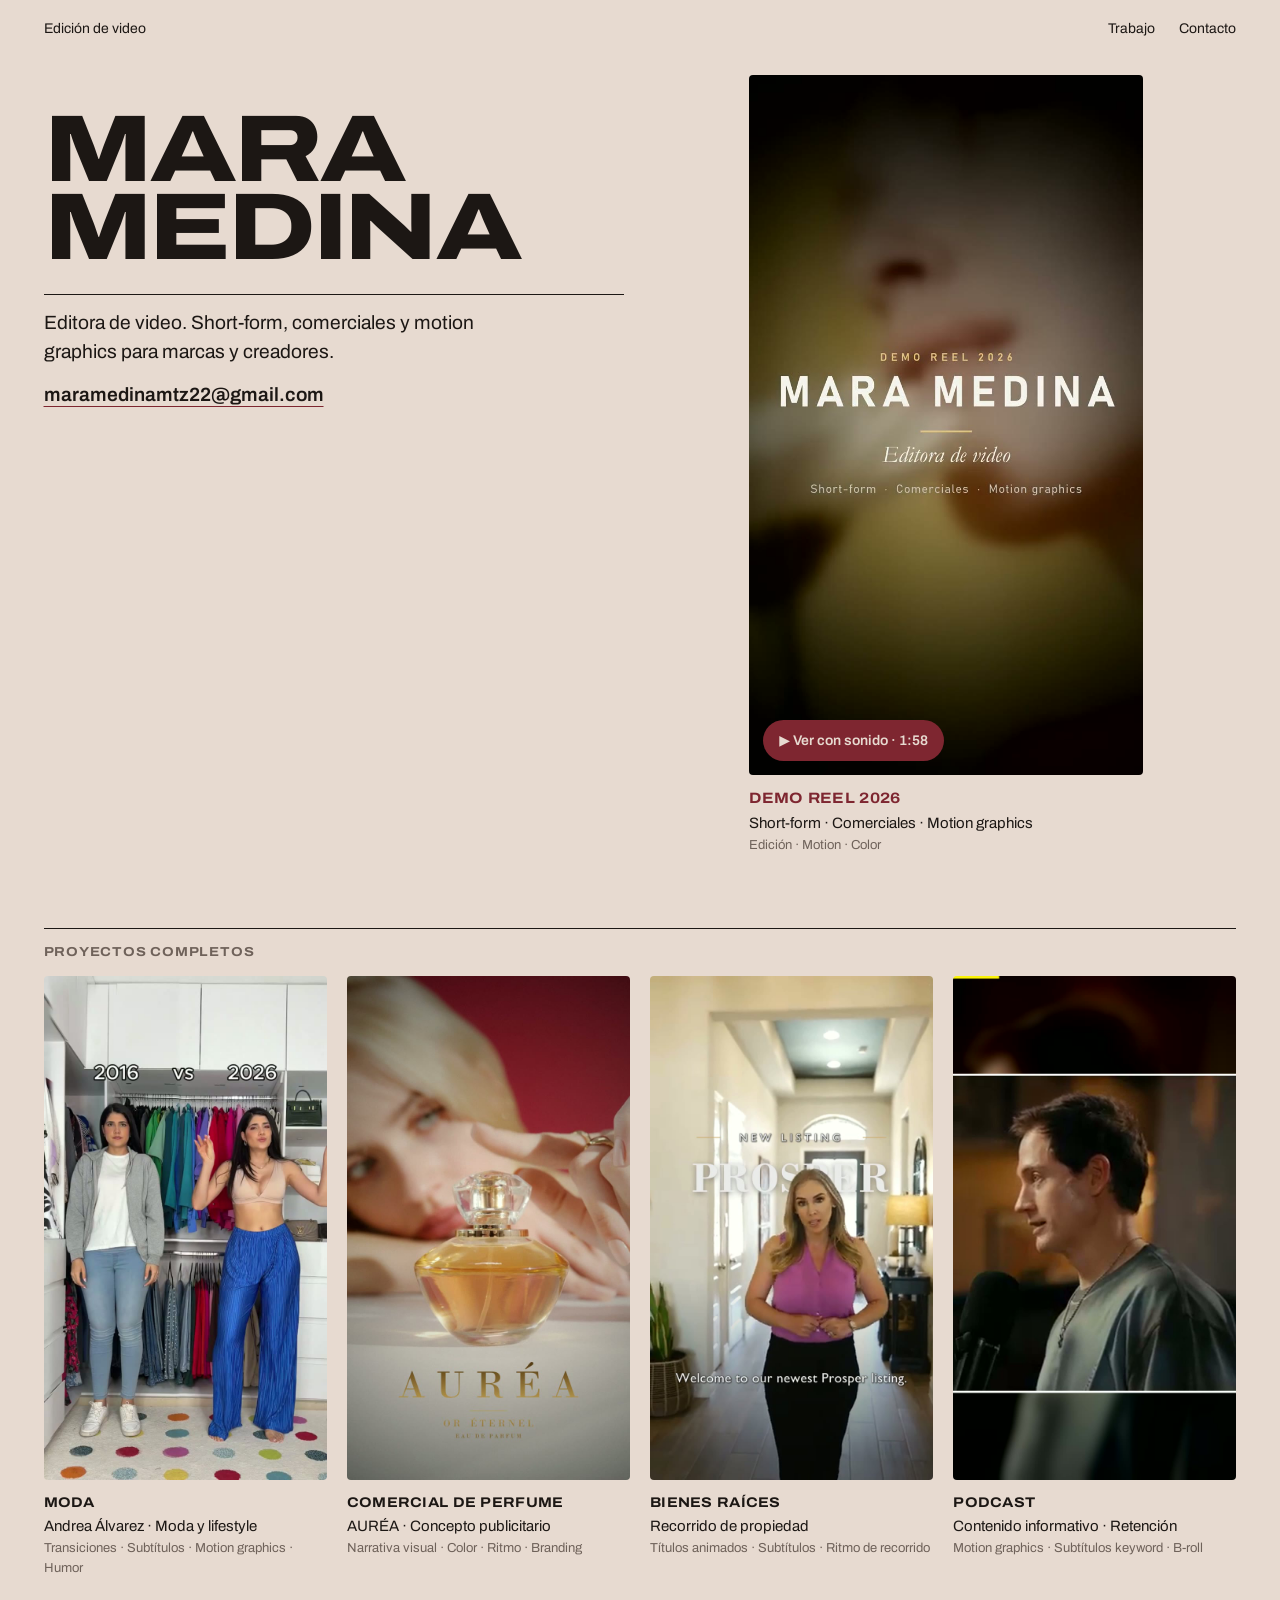
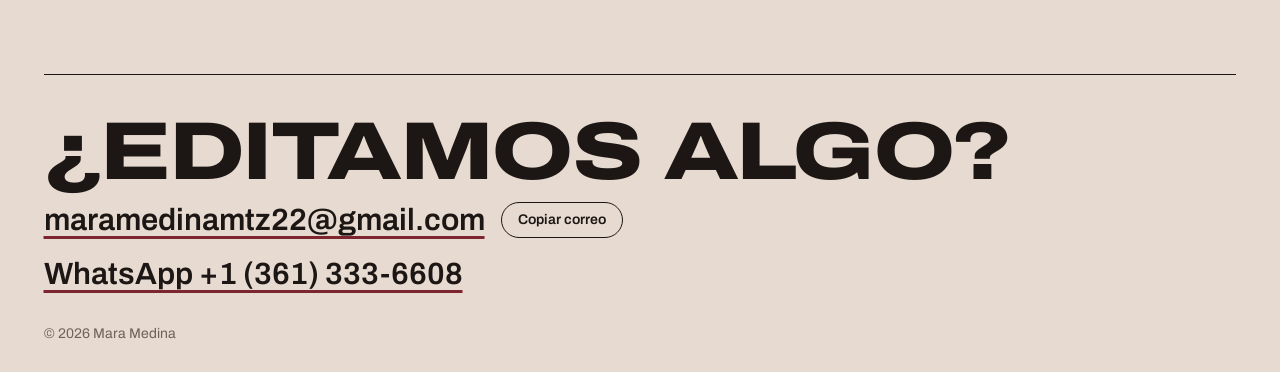
==== edicion/index.html @ 14b5c01a "Edición: proyectos 30% más grandes en escritorio (364 px) Co-Authored-By: Claude Opus 5.5 <noreply@a" ====
<!doctype html>
<html lang="es">
<head>
<meta charset="utf-8">
<meta name="viewport" content="width=device-width, initial-scale=1">
<title>Mara Medina · Edición de video</title>
<meta name="description" content="Mara Medina, editora de video: short-form, comerciales y motion graphics para marcas y creadores.">
<meta property="og:title" content="Mara Medina · Edición de video">
<meta property="og:description" content="Short-form, comerciales y motion graphics.">
<meta property="og:image" content="media/demo-reel.jpg">
<link rel="icon" href="favicon.ico" sizes="48x48">
<link rel="icon" type="image/png" sizes="32x32" href="icono/icono-32.png">
<link rel="icon" type="image/png" sizes="192x192" href="icono/icono-192.png">
<link rel="apple-touch-icon" href="icono/apple-touch-icon.png">
<link rel="preconnect" href="https://fonts.googleapis.com">
<link rel="preconnect" href="https://fonts.gstatic.com" crossorigin>
<link href="https://fonts.googleapis.com/css2?family=Archivo:wdth,wght@62..125,400..800&display=swap" rel="stylesheet">
<link rel="stylesheet" href="estilos.css?v=20261027f">
</head>
<body>
  <nav class="nav" aria-label="Principal">
    <span>Edición de video</span>
    <ul><li><a href="#trabajo">Trabajo</a></li><li><a href="#contacto">Contacto</a></li></ul>
  </nav>

  <header class="cabecera">
    <div class="presentacion">
      <h1 class="nombre">Mara<br>Medina</h1>
      <div class="bajada">
        <p>Editora de video. Short-form, comerciales y motion graphics para marcas y creadores.</p>
        <a href="mailto:maramedinamtz22@gmail.com">maramedinamtz22@gmail.com</a>
      </div>
    </div>
    <div class="reel" id="reel"></div>
  </header>

  <main>
    <section class="muro" id="trabajo" aria-labelledby="t-proyectos">
      <h2 class="muro__titulo" id="t-proyectos">Proyectos completos</h2>
      <div class="muro__piezas" id="proyectos"></div>
    </section>

    <section class="cierre" id="contacto">
      <h2>¿Editamos algo?</h2>
      <div class="correo">
        <a href="mailto:maramedinamtz22@gmail.com">maramedinamtz22@gmail.com</a>
        <button type="button" class="copiar" data-copiar="maramedinamtz22@gmail.com">Copiar correo</button>
        <span class="copiar__aviso" role="status" aria-live="polite"></span>
      </div>
      <a href="https://wa.me/13613336608" target="_blank" rel="noopener">WhatsApp +1 (361) 333-6608</a>
      <p>© 2026 Mara Medina</p>
    </section>
  </main>

  <dialog class="visor" id="visor" aria-label="Video completo">
    <div class="visor__caja">
      <video controls playsinline></video>
      <div class="visor__pie">
        <div><p class="visor__tema"></p><p class="visor__titulo"></p></div>
        <button type="button" class="visor__cerrar">Cerrar</button>
      </div>
    </div>
  </dialog>

<script src="app.js?v=20261027f"></script>
</body>
</html>
---- edicion/estilos.css ----
/* Muro de loops: como la página de un editor en una casa de edición, sobre un color plano propio */
:root {
  --campo: #e7dad0;
  --tinta: #1c1714;
  --tenue: #6f625a;
  --vino: #7e2630;
  --g: clamp(16px, 3.4vw, 48px);
}

* { box-sizing: border-box; }
html { scroll-behavior: smooth; }
body {
  margin: 0;
  background: var(--campo);
  color: var(--tinta);
  font: 400 16px/1.5 "Archivo", system-ui, sans-serif;
}
a { color: inherit; }
:focus-visible { outline: 2px solid var(--vino); outline-offset: 3px; }

/* Navegación */
.nav { display: flex; justify-content: space-between; align-items: center; padding: 18px var(--g); font-size: 14px; }
.nav ul { display: flex; gap: 24px; list-style: none; margin: 0; padding: 0; }
.nav a { text-decoration: none; }
.nav a:hover { color: var(--vino); }

/* Cabecera: nombre a la izquierda y el demo reel, la pieza principal, a la derecha */
.cabecera {
  display: grid;
  grid-template-columns: minmax(0, 1fr) minmax(0, 1fr);
  gap: 32px;
  align-items: end;
  margin: 2vh var(--g) 0;
}
/* El nombre arranca arriba, a la altura del reel, no al pie */
.presentacion { align-self: start; padding-top: clamp(8px, 4vh, 48px); }
.nombre {
  margin: 0;
  font-weight: 800;
  font-stretch: 125%;
  font-size: clamp(52px, 7.4vw, 136px);
  line-height: .82;
  letter-spacing: -.035em;
  text-transform: uppercase;
}
.bajada {
  display: grid;
  gap: 14px;
  margin-top: 28px;
  padding-top: 14px;
  border-top: 1.5px solid var(--tinta);
}
.bajada p { margin: 0; max-width: 40ch; font-size: clamp(17px, 1.5vw, 21px); }
.bajada a { width: fit-content; font-weight: 600; font-size: clamp(17px, 1.5vw, 21px); text-decoration-color: var(--vino); text-underline-offset: 5px; }

.reel { justify-self: center; width: min(100%, calc((100svh - 200px) * 9 / 16), 430px); }

/* Proyectos completos: los cuatro en una fila debajo del reel */
.muro { margin: 72px var(--g) 0; scroll-margin-top: 24px; }
.muro__titulo {
  margin: 0 0 14px;
  padding-top: 14px;
  border-top: 1.5px solid var(--tinta);
  font-weight: 700;
  font-stretch: 112%;
  font-size: 13px;
  letter-spacing: .06em;
  text-transform: uppercase;
  color: var(--tenue);
}
/* Ancho máximo de cada proyecto: más chicos que el reel para que el reel siga siendo lo principal */
.muro__piezas { display: grid; grid-template-columns: repeat(4, minmax(0, 364px)); justify-content: start; gap: 20px; align-items: start; }

/* flex en columna: un <button> centra su contenido en vertical y desalinearía las piezas */
.pieza { all: unset; display: flex; flex-direction: column; align-self: start; cursor: pointer; border-radius: 4px; }
.pieza__marco { position: relative; display: block; aspect-ratio: 9 / 16; overflow: hidden; border-radius: 4px; background: #000; }
.pieza video { width: 100%; height: 100%; object-fit: cover; display: block; transition: transform .5s cubic-bezier(.22, .61, .36, 1); }
.pieza:hover video, .pieza:focus-visible video { transform: scale(1.03); }
.pieza:focus-visible { outline: 2px solid var(--vino); outline-offset: 4px; }
.pieza__ver {
  position: absolute;
  left: 10px;
  bottom: 10px;
  padding: 6px 10px;
  border-radius: 99px;
  background: var(--campo);
  font-size: 12px;
  font-weight: 600;
  opacity: 0;
  transform: translateY(4px);
  transition: opacity .2s, transform .2s;
}
.pieza:hover .pieza__ver, .pieza:focus-visible .pieza__ver { opacity: 1; transform: none; }
.pieza__tema, .pieza__titulo, .pieza__rol { display: block; }
.pieza__tema { margin-top: 12px; font-weight: 700; font-stretch: 112%; font-size: 14px; letter-spacing: .02em; text-transform: uppercase; }
.pieza__titulo { margin-top: 2px; font-size: 15px; }
.pieza__rol { margin-top: 2px; font-size: 13px; color: var(--tenue); }

/* El reel es el principal: más grande, con su botón siempre a la vista en el color de acento */
.pieza--reel .pieza__ver { opacity: 1; transform: none; left: 14px; bottom: 14px; padding: 10px 16px; font-size: 14px; background: var(--vino); color: var(--campo); }
.pieza--reel:hover video, .pieza--reel:focus-visible video { transform: none; }
.pieza--reel .pieza__tema { color: var(--vino); font-size: 15px; }

/* Cierre */
.cierre { display: grid; gap: 8px; margin: 96px var(--g) 0; padding: 40px 0 28px; border-top: 1.5px solid var(--tinta); }
.cierre h2 { margin: 0; font-weight: 800; font-stretch: 125%; font-size: clamp(36px, 6.4vw, 104px); line-height: .9; letter-spacing: -.03em; text-transform: uppercase; }
.cierre a { width: fit-content; font-size: clamp(20px, 2.4vw, 32px); font-weight: 600; text-decoration-color: var(--vino); text-underline-offset: 6px; }
.cierre p { margin: 18px 0 0; font-size: 14px; color: var(--tenue); }
.correo { display: flex; flex-wrap: wrap; align-items: center; gap: 10px 16px; }
.copiar {
  font: 600 14px/1 "Archivo", system-ui, sans-serif;
  color: var(--tinta);
  background: none;
  border: 1.5px solid var(--tinta);
  border-radius: 99px;
  padding: 10px 16px;
  cursor: pointer;
  transition: background .2s, color .2s, border-color .2s;
}
.copiar:hover { background: var(--tinta); color: var(--campo); }
.copiar.copiado, .copiar.copiado:hover { background: var(--vino); border-color: var(--vino); color: var(--campo); }
.copiar__aviso { position: absolute; width: 1px; height: 1px; overflow: hidden; clip-path: inset(50%); }

/* Visor del video completo */
.visor { padding: 0; border: 0; background: transparent; max-width: none; max-height: none; }
.visor::backdrop { background: rgba(28, 23, 20, .88); }
.visor__caja { width: min(92vw, calc(82svh * 9 / 16)); }
.visor video { display: block; width: 100%; aspect-ratio: 9 / 16; border-radius: 4px; background: #000; }
.visor__pie { display: flex; justify-content: space-between; align-items: start; gap: 16px; margin-top: 12px; color: var(--campo); }
.visor__pie p { margin: 0; }
.visor__tema { font-weight: 700; font-size: 13px; text-transform: uppercase; }
.visor__cerrar { font: inherit; font-size: 14px; color: var(--campo); background: none; border: 1px solid; border-radius: 99px; padding: 6px 14px; cursor: pointer; }

/* Tablet y celular */
@media (max-width: 1000px) {
  .cabecera { grid-template-columns: 1fr; gap: 40px; }
  .nombre { font-size: clamp(52px, 13.4vw, 136px); }
  .reel { width: min(100%, calc(78svh * 9 / 16)); }
  .muro { margin-top: 56px; }
  .muro__piezas { grid-template-columns: repeat(2, minmax(0, 1fr)); gap: 28px 12px; }
  .pieza__ver { opacity: 1; transform: none; }
}

@media (prefers-reduced-motion: reduce) {
  html { scroll-behavior: auto; }
  * { transition: none !important; }
}
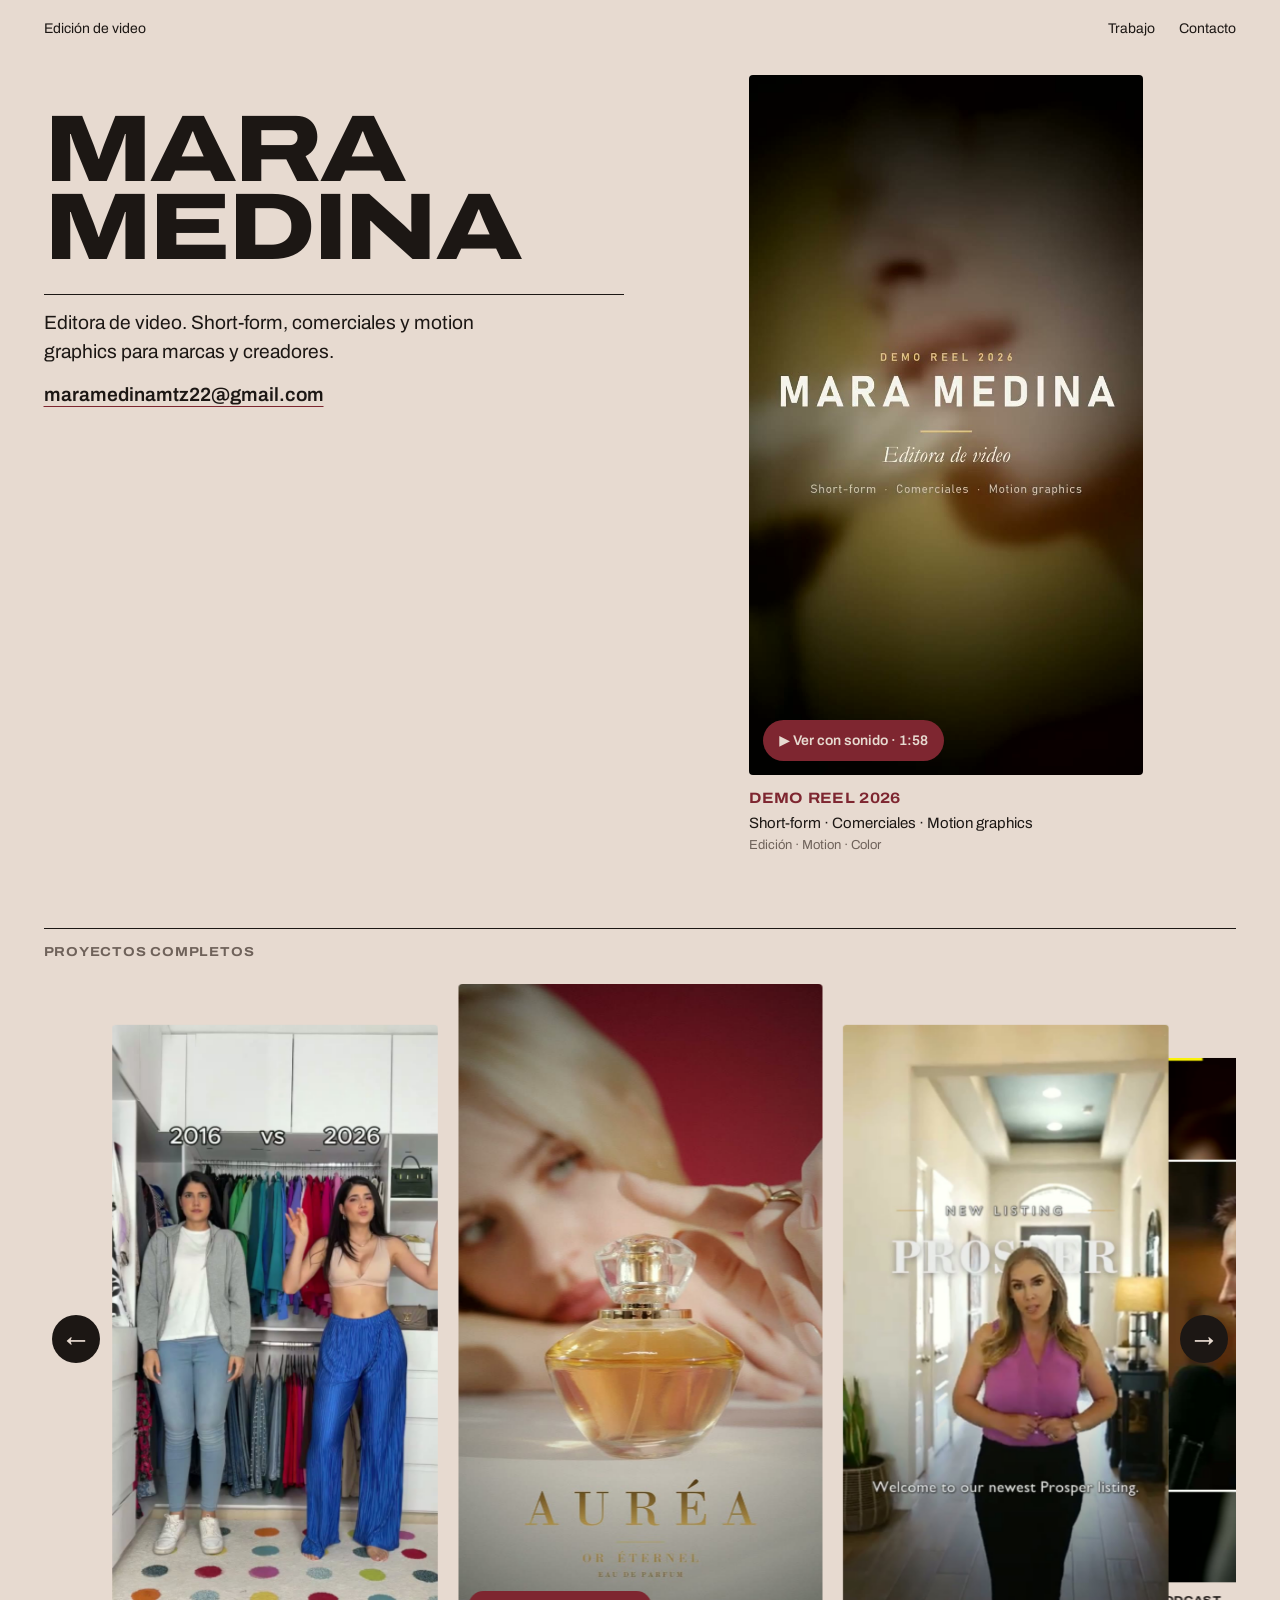
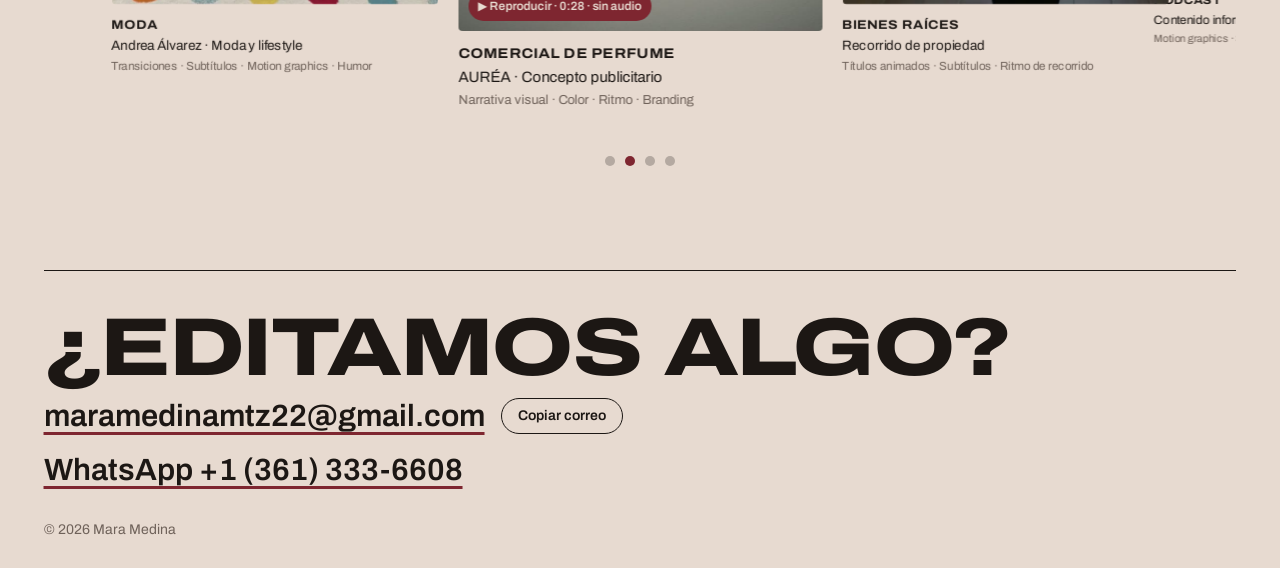
==== commit 6d998540: "Edición: proyectos en carrusel plano (Swiper) que reproduce al dar clic Co-Authored-By: Claude Opus " ====
--- a/edicion/index.html
+++ b/edicion/index.html
@@ -15,7 +15,8 @@
 <link rel="preconnect" href="https://fonts.googleapis.com">
 <link rel="preconnect" href="https://fonts.gstatic.com" crossorigin>
 <link href="https://fonts.googleapis.com/css2?family=Archivo:wdth,wght@62..125,400..800&display=swap" rel="stylesheet">
-<link rel="stylesheet" href="estilos.css?v=20261027f">
+<link rel="stylesheet" href="https://cdn.jsdelivr.net/npm/swiper@11.1.14/swiper-bundle.min.css">
+<link rel="stylesheet" href="estilos.css?v=20261028b">
 </head>
 <body>
   <nav class="nav" aria-label="Principal">
@@ -37,7 +38,12 @@
   <main>
     <section class="muro" id="trabajo" aria-labelledby="t-proyectos">
       <h2 class="muro__titulo" id="t-proyectos">Proyectos completos</h2>
-      <div class="muro__piezas" id="proyectos"></div>
+      <div class="swiper carrusel">
+        <div class="swiper-wrapper" id="proyectos"></div>
+        <button type="button" class="carrusel__flecha carrusel__flecha--prev" aria-label="Proyecto anterior">←</button>
+        <button type="button" class="carrusel__flecha carrusel__flecha--next" aria-label="Proyecto siguiente">→</button>
+        <div class="carrusel__puntos"></div>
+      </div>
     </section>
 
     <section class="cierre" id="contacto">
@@ -62,6 +68,7 @@
     </div>
   </dialog>
 
-<script src="app.js?v=20261027f"></script>
+<script src="https://cdn.jsdelivr.net/npm/swiper@11.1.14/swiper-bundle.min.js"></script>
+<script src="app.js?v=20261028b"></script>
 </body>
 </html>
--- a/edicion/estilos.css
+++ b/edicion/estilos.css
@@ -68,8 +68,34 @@
   text-transform: uppercase;
   color: var(--tenue);
 }
-/* Ancho máximo de cada proyecto: más chicos que el reel para que el reel siga siendo lo principal */
-.muro__piezas { display: grid; grid-template-columns: repeat(4, minmax(0, 364px)); justify-content: start; gap: 20px; align-items: start; }
+/* Carrusel 3D Coverflow de los proyectos: el del centro al frente, los de los lados girados */
+.carrusel { position: relative; padding: 8px 0 64px; overflow: hidden; }
+.carrusel .swiper-slide { width: 364px; }
+.carrusel .pieza { width: 100%; }
+.carrusel .swiper-slide-active .pieza__ver { opacity: 1; transform: none; background: var(--vino); color: var(--campo); }
+.carrusel__flecha {
+  position: absolute;
+  top: calc(50% - 60px);
+  z-index: 10;
+  width: 48px;
+  height: 48px;
+  display: grid;
+  place-items: center;
+  font: 600 20px/1 "Archivo", system-ui, sans-serif;
+  color: var(--campo);
+  background: var(--tinta);
+  border: 0;
+  border-radius: 50%;
+  cursor: pointer;
+  transition: background .2s, opacity .2s;
+}
+.carrusel__flecha:hover { background: var(--vino); }
+.carrusel__flecha--prev { left: 8px; }
+.carrusel__flecha--next { right: 8px; }
+.carrusel__flecha.swiper-button-disabled { opacity: .25; cursor: default; }
+.carrusel__puntos { position: absolute; left: 0; right: 0; bottom: 16px; display: flex; justify-content: center; gap: 10px; }
+.carrusel__puntos .swiper-pagination-bullet { width: 10px; height: 10px; margin: 0 !important; background: var(--tinta); opacity: .25; }
+.carrusel__puntos .swiper-pagination-bullet-active { background: var(--vino); opacity: 1; }
 
 /* flex en columna: un <button> centra su contenido en vertical y desalinearía las piezas */
 .pieza { all: unset; display: flex; flex-direction: column; align-self: start; cursor: pointer; border-radius: 4px; }
@@ -137,7 +163,8 @@
   .nombre { font-size: clamp(52px, 13.4vw, 136px); }
   .reel { width: min(100%, calc(78svh * 9 / 16)); }
   .muro { margin-top: 56px; }
-  .muro__piezas { grid-template-columns: repeat(2, minmax(0, 1fr)); gap: 28px 12px; }
+  .carrusel .swiper-slide { width: 240px; }
+  .carrusel__flecha { display: none; }
   .pieza__ver { opacity: 1; transform: none; }
 }
 
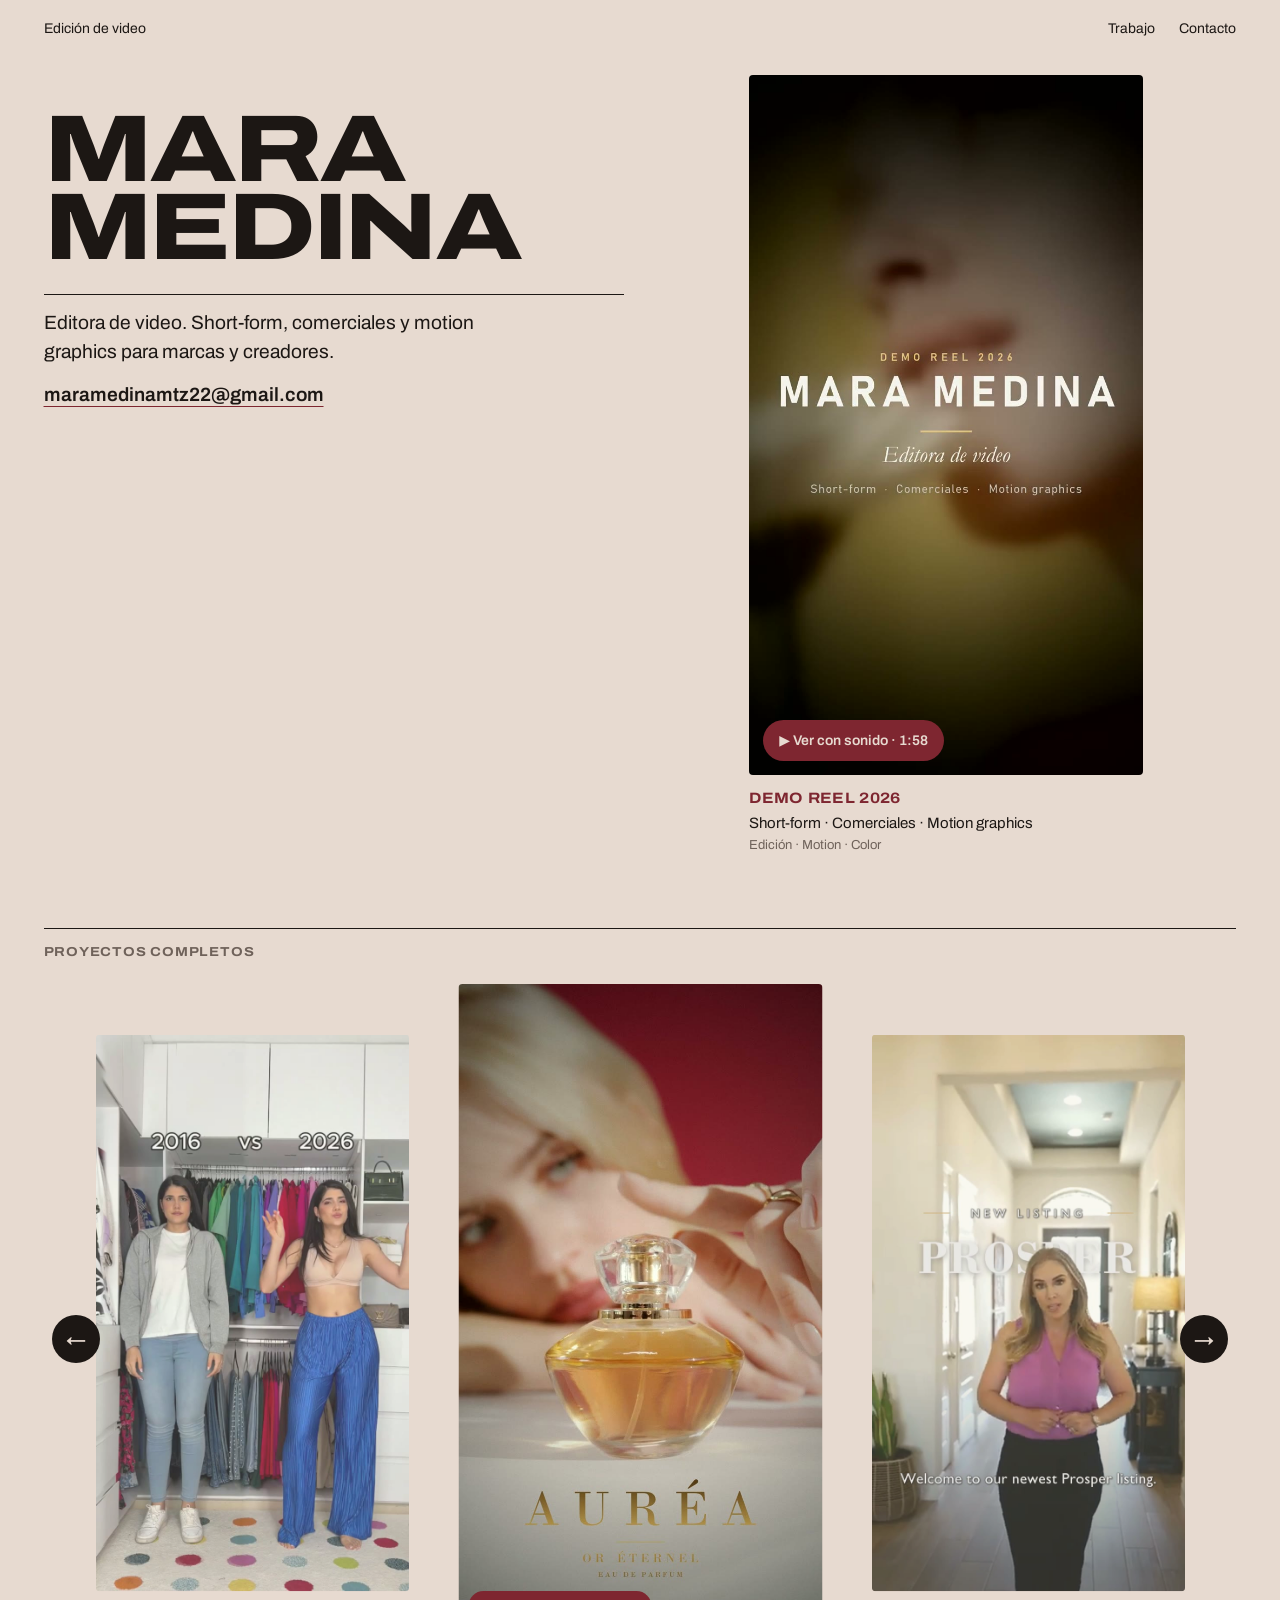
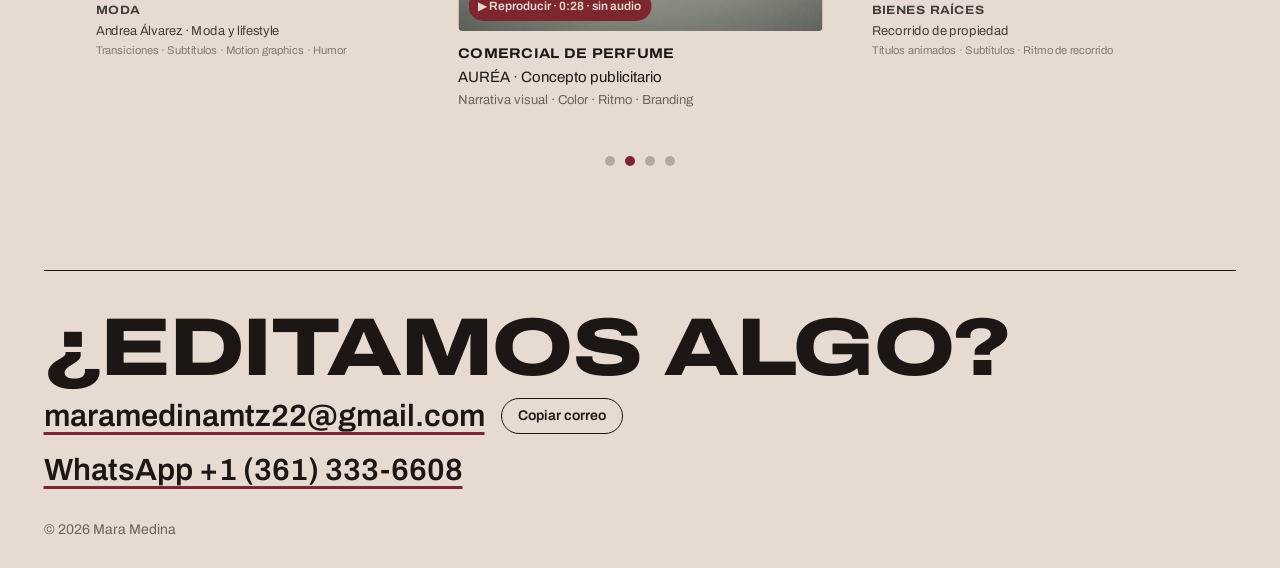
==== commit 55c2b64b: "Edición: arreglar clic en los videos laterales del carrusel El efecto coverflow mandaba los laterale" ====
--- a/edicion/index.html
+++ b/edicion/index.html
@@ -16,7 +16,7 @@
 <link rel="preconnect" href="https://fonts.gstatic.com" crossorigin>
 <link href="https://fonts.googleapis.com/css2?family=Archivo:wdth,wght@62..125,400..800&display=swap" rel="stylesheet">
 <link rel="stylesheet" href="https://cdn.jsdelivr.net/npm/swiper@11.1.14/swiper-bundle.min.css">
-<link rel="stylesheet" href="estilos.css?v=20261028b">
+<link rel="stylesheet" href="estilos.css?v=20261028d">
 </head>
 <body>
   <nav class="nav" aria-label="Principal">
@@ -69,6 +69,6 @@
   </dialog>
 
 <script src="https://cdn.jsdelivr.net/npm/swiper@11.1.14/swiper-bundle.min.js"></script>
-<script src="app.js?v=20261028b"></script>
+<script src="app.js?v=20261028d"></script>
 </body>
 </html>
--- a/edicion/estilos.css
+++ b/edicion/estilos.css
@@ -71,7 +71,9 @@
 /* Carrusel 3D Coverflow de los proyectos: el del centro al frente, los de los lados girados */
 .carrusel { position: relative; padding: 8px 0 64px; overflow: hidden; }
 .carrusel .swiper-slide { width: 364px; }
-.carrusel .pieza { width: 100%; }
+.carrusel .pieza { width: 100%; transition: transform .5s cubic-bezier(.22, .61, .36, 1), opacity .5s; }
+/* Los laterales se ven un poco más pequeños; el del centro, completo */
+.carrusel .swiper-slide:not(.swiper-slide-active) .pieza { transform: scale(.86); opacity: .8; }
 .carrusel .swiper-slide-active .pieza__ver { opacity: 1; transform: none; background: var(--vino); color: var(--campo); }
 .carrusel__flecha {
   position: absolute;
@@ -163,6 +165,7 @@
   .nombre { font-size: clamp(52px, 13.4vw, 136px); }
   .reel { width: min(100%, calc(78svh * 9 / 16)); }
   .muro { margin-top: 56px; }
+  .carrusel { margin: 0 calc(-1 * var(--g)); }
   .carrusel .swiper-slide { width: 240px; }
   .carrusel__flecha { display: none; }
   .pieza__ver { opacity: 1; transform: none; }
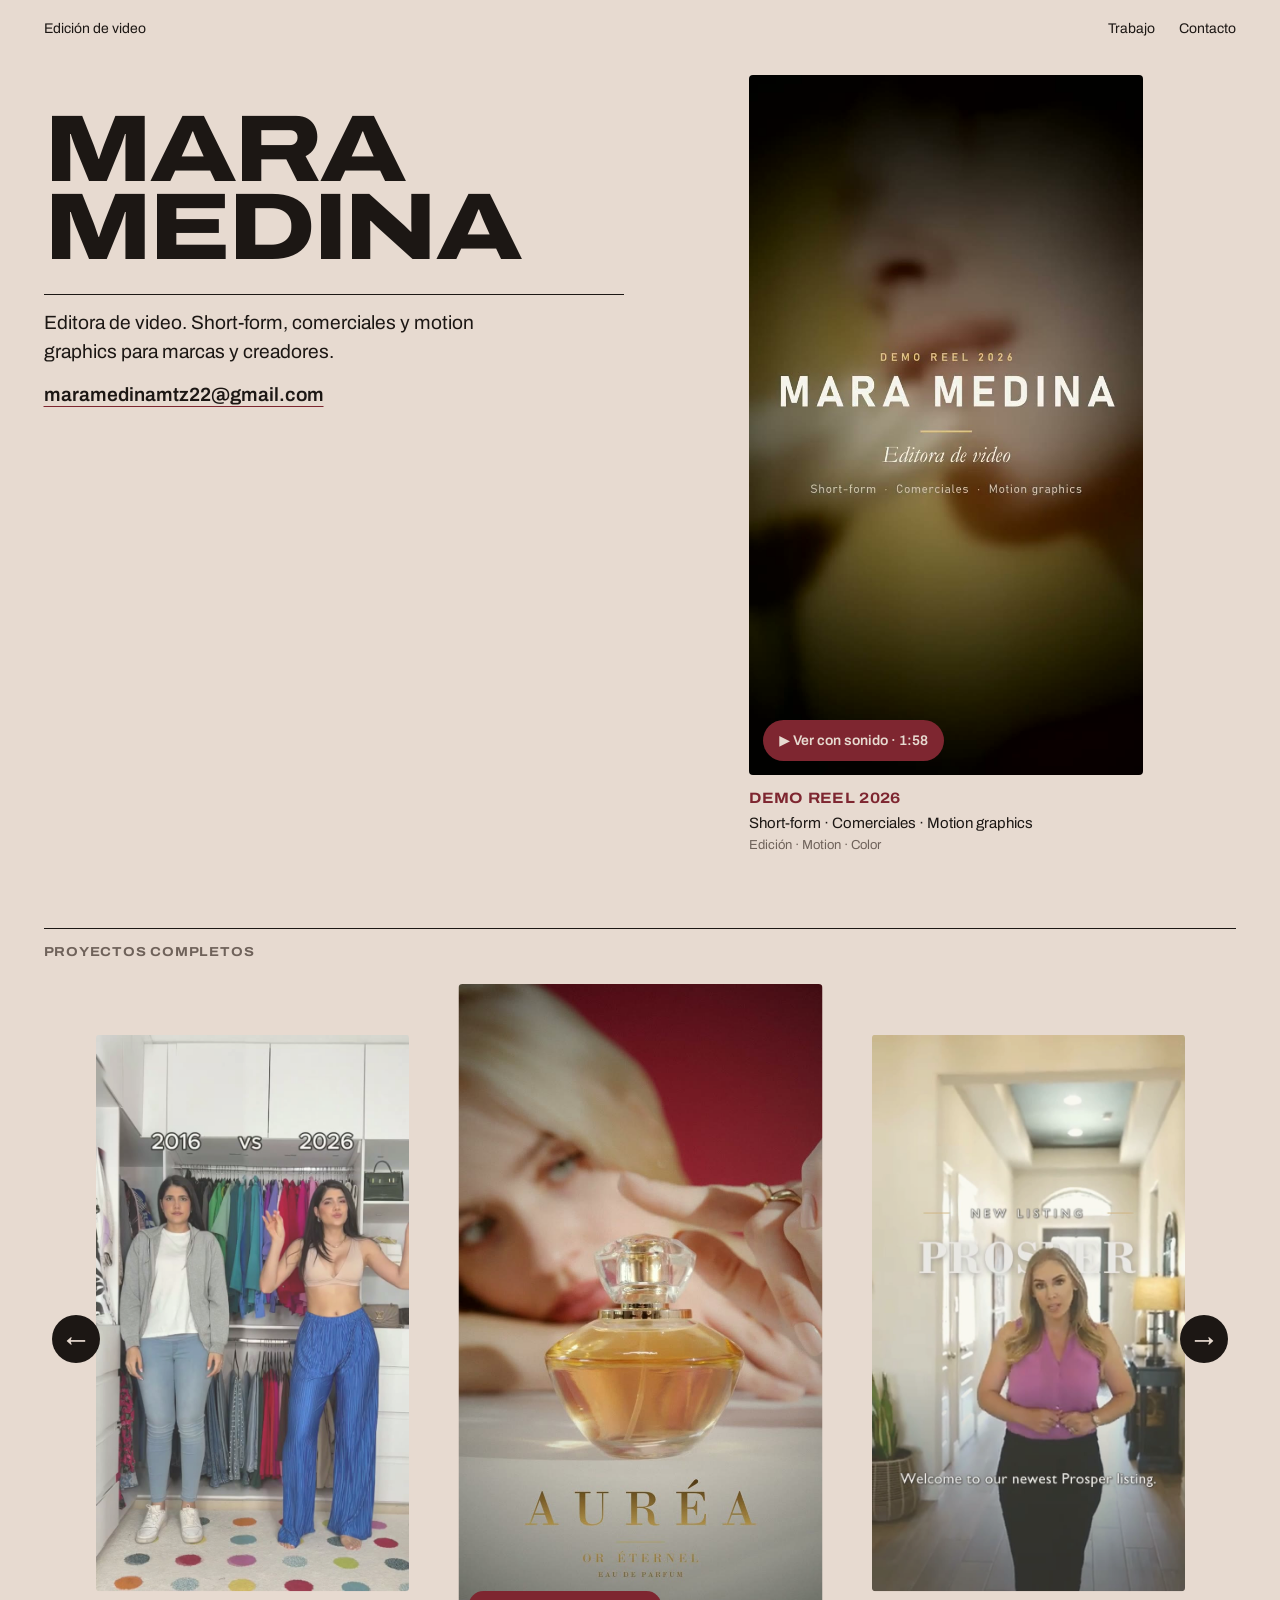
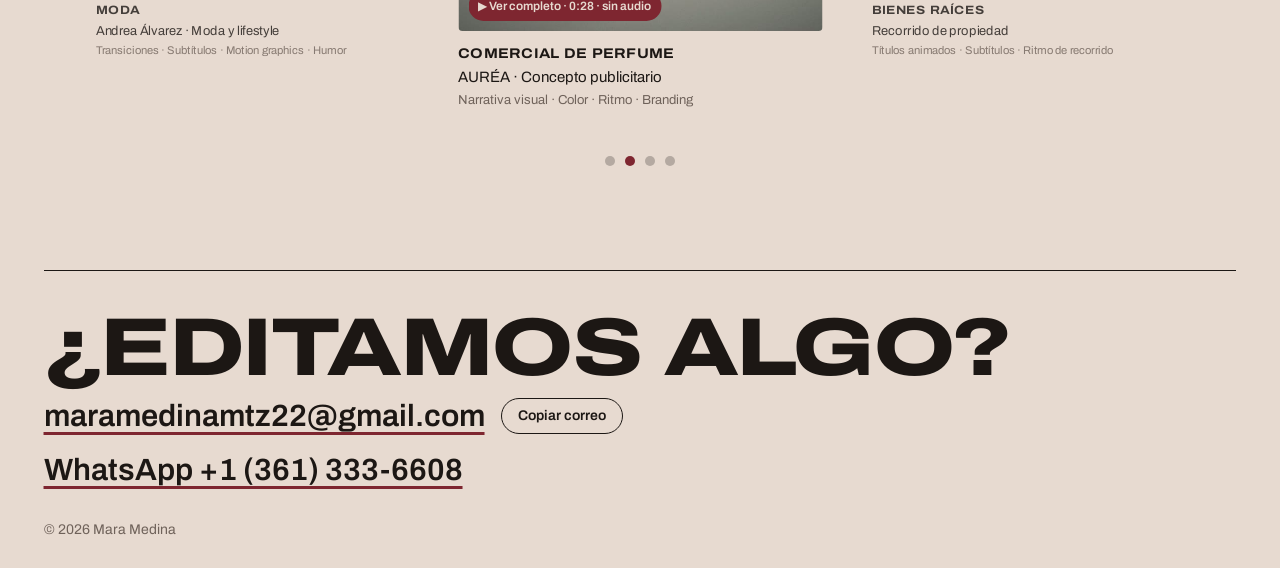
==== commit a12b3a68: "Edición: clic en un proyecto lo centra y abre el reproductor Co-Authored-By: Claude Opus 5.5 <norepl" ====
--- a/edicion/index.html
+++ b/edicion/index.html
@@ -16,7 +16,7 @@
 <link rel="preconnect" href="https://fonts.gstatic.com" crossorigin>
 <link href="https://fonts.googleapis.com/css2?family=Archivo:wdth,wght@62..125,400..800&display=swap" rel="stylesheet">
 <link rel="stylesheet" href="https://cdn.jsdelivr.net/npm/swiper@11.1.14/swiper-bundle.min.css">
-<link rel="stylesheet" href="estilos.css?v=20261028d">
+<link rel="stylesheet" href="estilos.css?v=20261028e">
 </head>
 <body>
   <nav class="nav" aria-label="Principal">
@@ -69,6 +69,6 @@
   </dialog>
 
 <script src="https://cdn.jsdelivr.net/npm/swiper@11.1.14/swiper-bundle.min.js"></script>
-<script src="app.js?v=20261028d"></script>
+<script src="app.js?v=20261028e"></script>
 </body>
 </html>
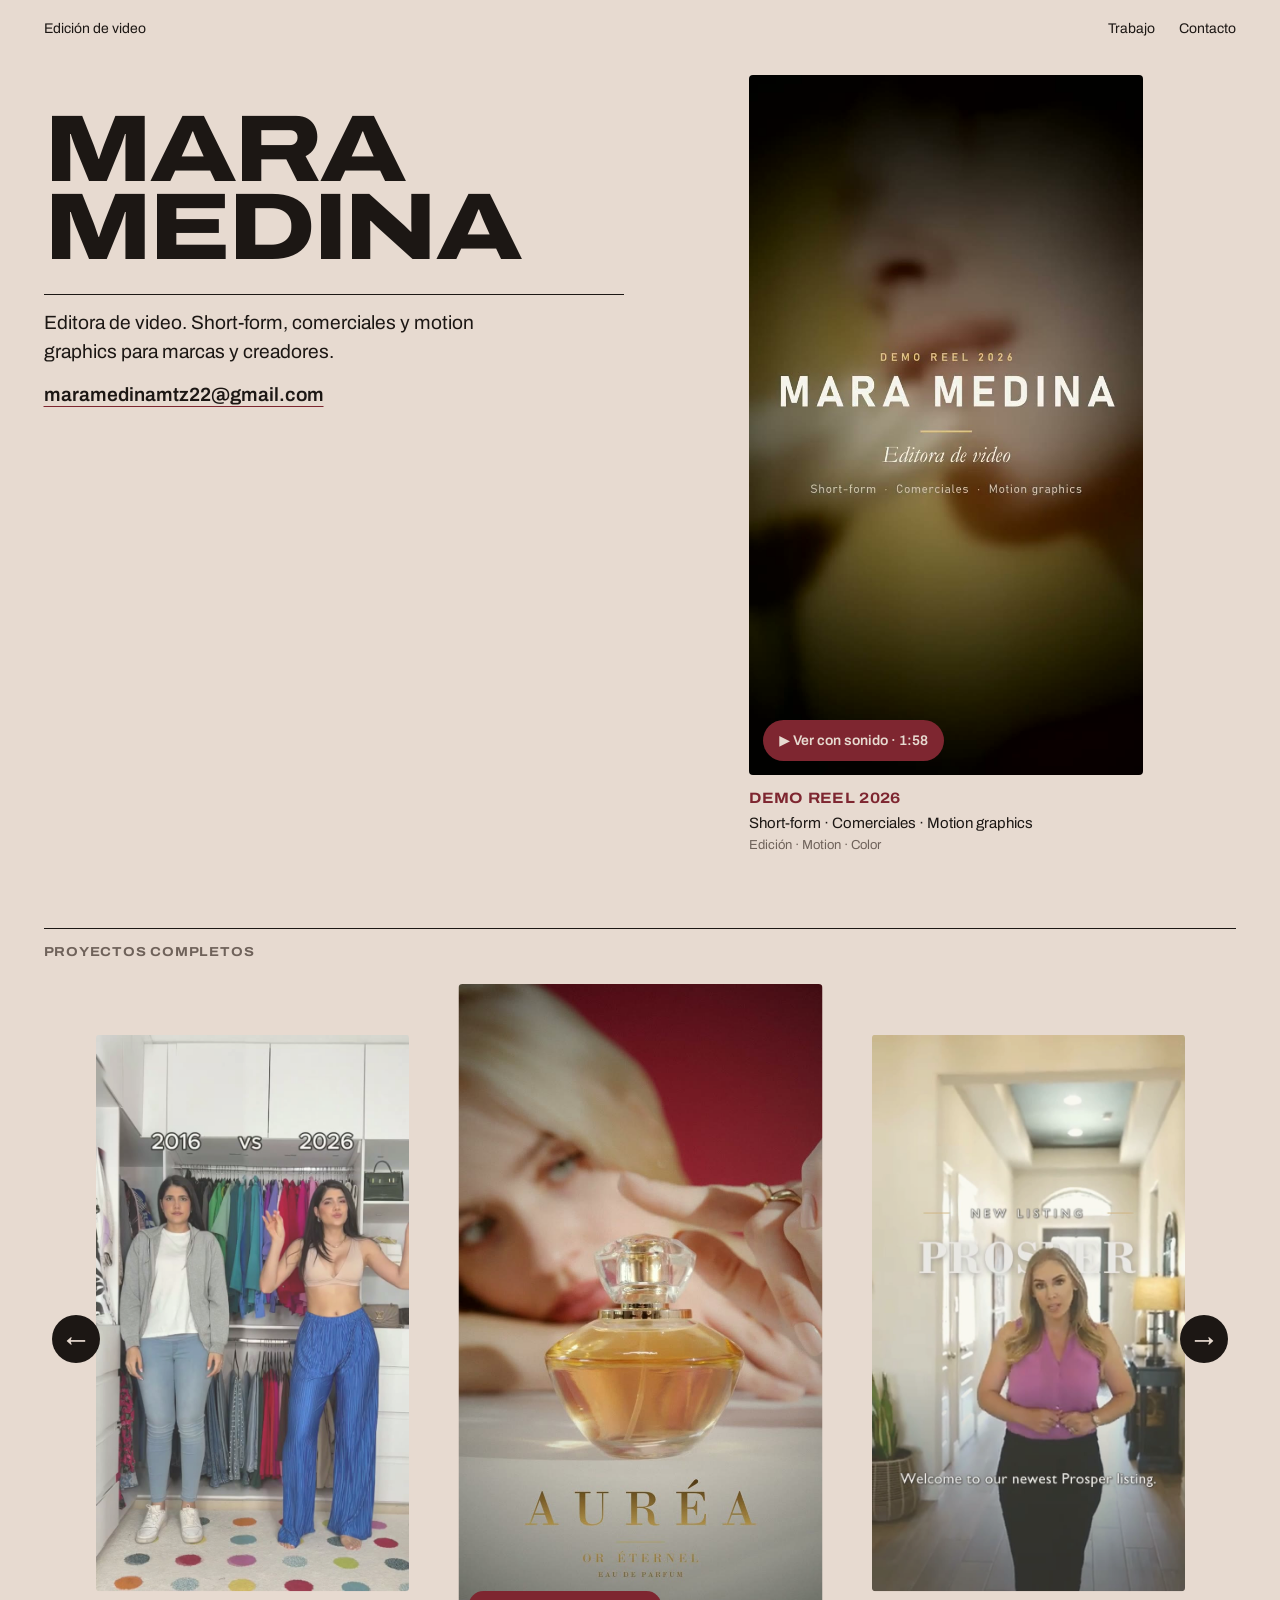
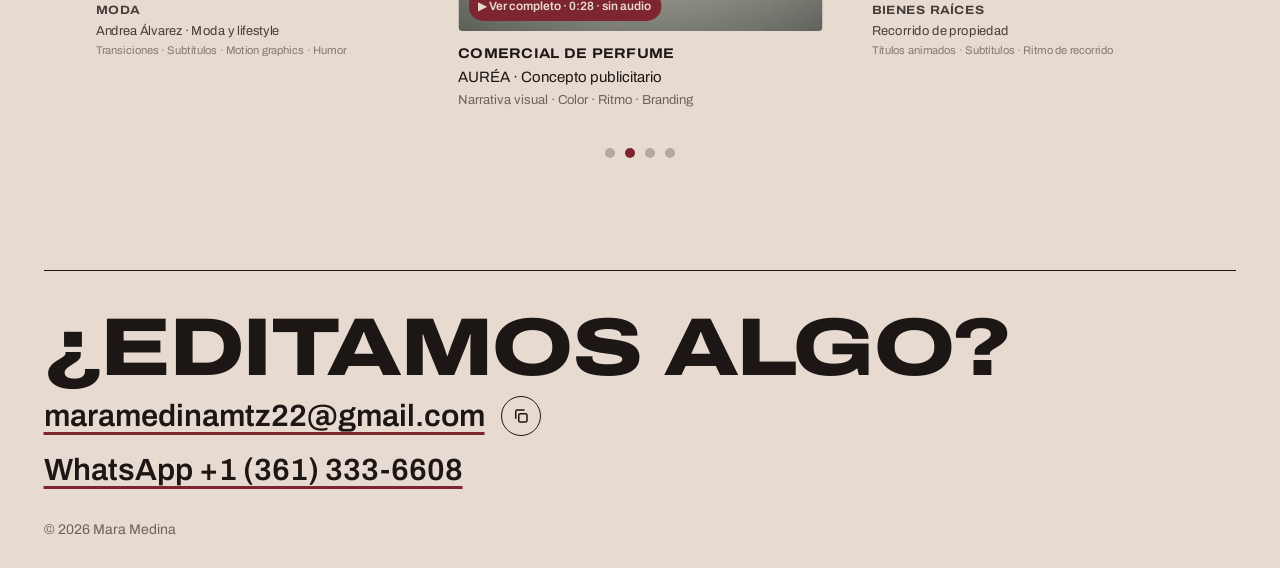
==== commit 5d145e8a: "Edición: carrusel infinito y botón de copiar solo con ícono Co-Authored-By: Claude Opus 5.5 <noreply" ====
--- a/edicion/index.html
+++ b/edicion/index.html
@@ -16,7 +16,7 @@
 <link rel="preconnect" href="https://fonts.gstatic.com" crossorigin>
 <link href="https://fonts.googleapis.com/css2?family=Archivo:wdth,wght@62..125,400..800&display=swap" rel="stylesheet">
 <link rel="stylesheet" href="https://cdn.jsdelivr.net/npm/swiper@11.1.14/swiper-bundle.min.css">
-<link rel="stylesheet" href="estilos.css?v=20261028e">
+<link rel="stylesheet" href="estilos.css?v=20261028h">
 </head>
 <body>
   <nav class="nav" aria-label="Principal">
@@ -50,7 +50,9 @@
       <h2>¿Editamos algo?</h2>
       <div class="correo">
         <a href="mailto:maramedinamtz22@gmail.com">maramedinamtz22@gmail.com</a>
-        <button type="button" class="copiar" data-copiar="maramedinamtz22@gmail.com">Copiar correo</button>
+        <button type="button" class="copiar" data-copiar="maramedinamtz22@gmail.com" aria-label="Copiar correo" title="Copiar correo">
+          <svg viewBox="0 0 24 24" aria-hidden="true"><rect x="9" y="9" width="11" height="11" rx="2"/><path d="M5 15V6a2 2 0 0 1 2-2h9"/></svg>
+        </button>
         <span class="copiar__aviso" role="status" aria-live="polite"></span>
       </div>
       <a href="https://wa.me/13613336608" target="_blank" rel="noopener">WhatsApp +1 (361) 333-6608</a>
@@ -69,6 +71,6 @@
   </dialog>
 
 <script src="https://cdn.jsdelivr.net/npm/swiper@11.1.14/swiper-bundle.min.js"></script>
-<script src="app.js?v=20261028e"></script>
+<script src="app.js?v=20261028h"></script>
 </body>
 </html>
--- a/edicion/estilos.css
+++ b/edicion/estilos.css
@@ -96,7 +96,7 @@
 .carrusel__flecha--next { right: 8px; }
 .carrusel__flecha.swiper-button-disabled { opacity: .25; cursor: default; }
 .carrusel__puntos { position: absolute; left: 0; right: 0; bottom: 16px; display: flex; justify-content: center; gap: 10px; }
-.carrusel__puntos .swiper-pagination-bullet { width: 10px; height: 10px; margin: 0 !important; background: var(--tinta); opacity: .25; }
+.carrusel__puntos .swiper-pagination-bullet { width: 10px; height: 10px; margin: 0 !important; padding: 0; border: 0; cursor: pointer; background: var(--tinta); opacity: .25; }
 .carrusel__puntos .swiper-pagination-bullet-active { background: var(--vino); opacity: 1; }
 
 /* flex en columna: un <button> centra su contenido en vertical y desalinearía las piezas */
@@ -136,15 +136,19 @@
 .cierre p { margin: 18px 0 0; font-size: 14px; color: var(--tenue); }
 .correo { display: flex; flex-wrap: wrap; align-items: center; gap: 10px 16px; }
 .copiar {
-  font: 600 14px/1 "Archivo", system-ui, sans-serif;
+  display: grid;
+  place-items: center;
+  width: 40px;
+  height: 40px;
+  padding: 0;
   color: var(--tinta);
   background: none;
   border: 1.5px solid var(--tinta);
-  border-radius: 99px;
-  padding: 10px 16px;
+  border-radius: 50%;
   cursor: pointer;
   transition: background .2s, color .2s, border-color .2s;
 }
+.copiar svg { width: 18px; height: 18px; fill: none; stroke: currentColor; stroke-width: 2; stroke-linecap: round; stroke-linejoin: round; }
 .copiar:hover { background: var(--tinta); color: var(--campo); }
 .copiar.copiado, .copiar.copiado:hover { background: var(--vino); border-color: var(--vino); color: var(--campo); }
 .copiar__aviso { position: absolute; width: 1px; height: 1px; overflow: hidden; clip-path: inset(50%); }
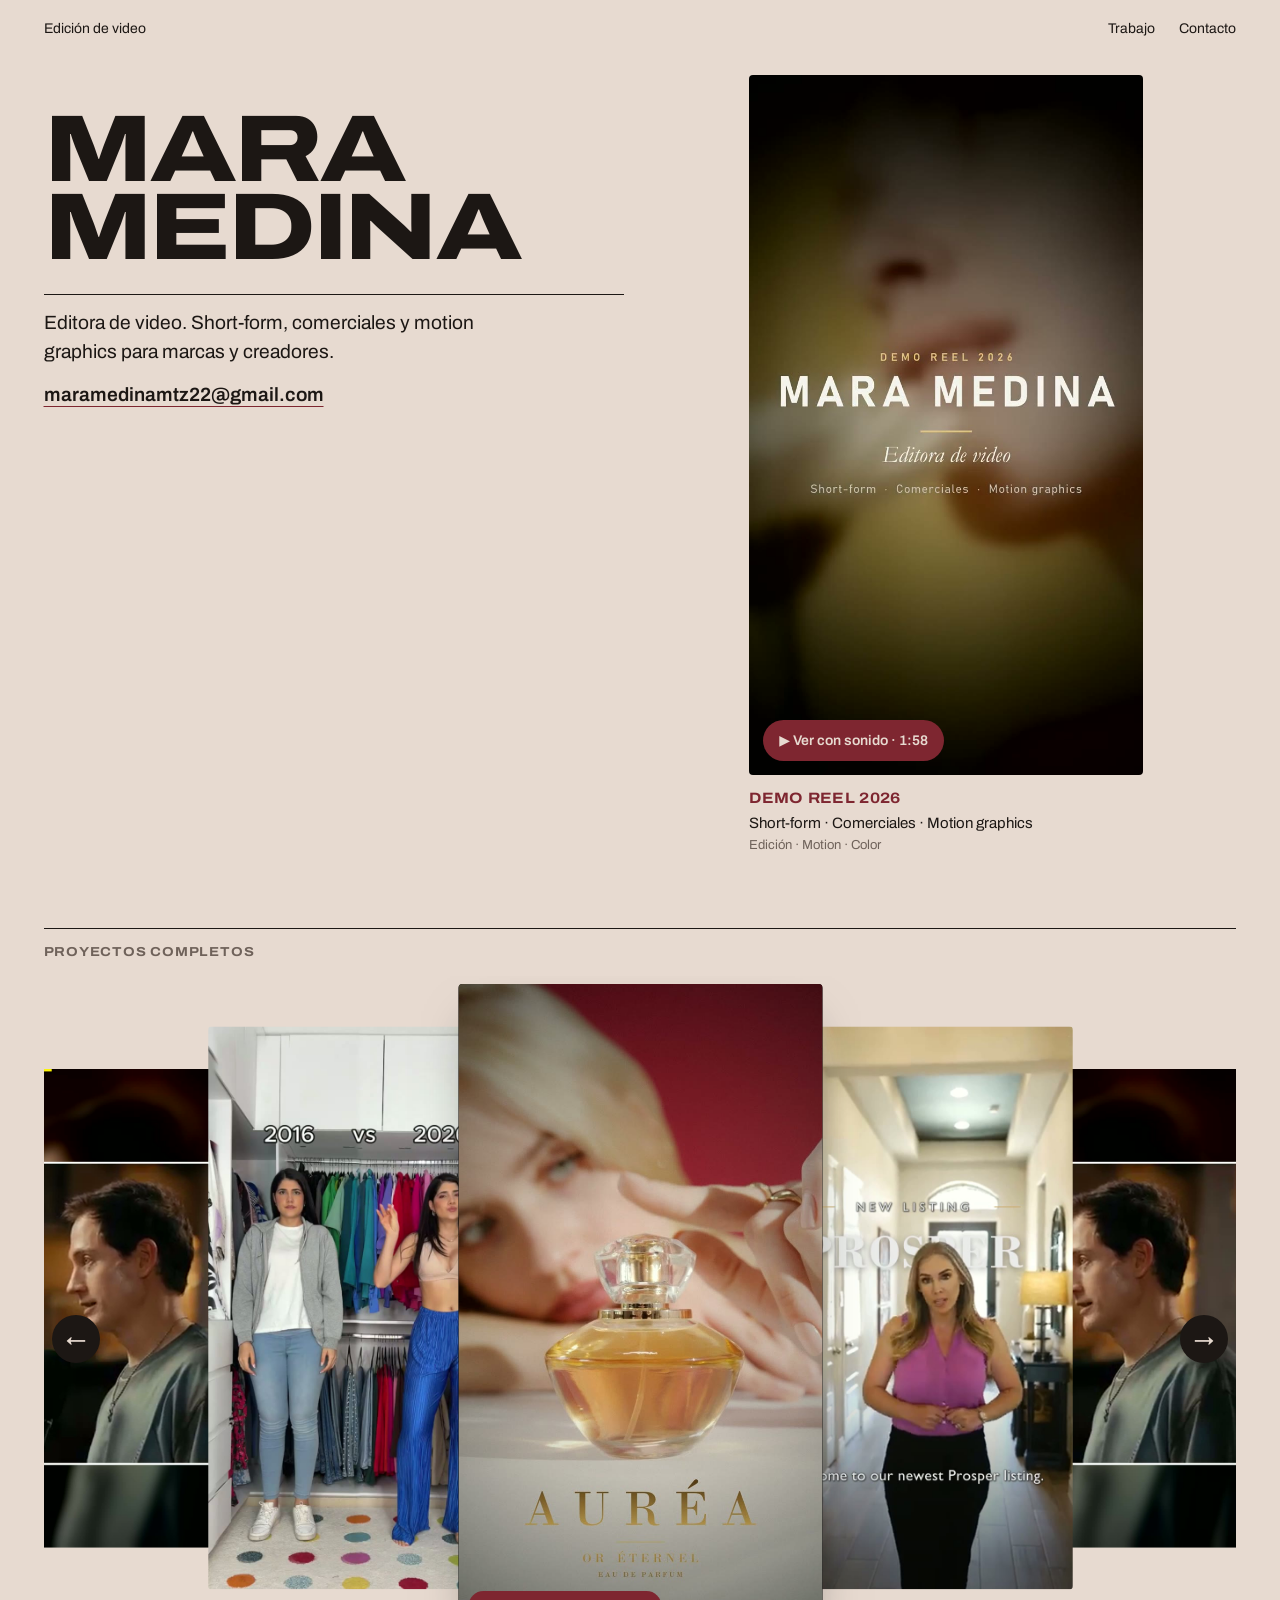
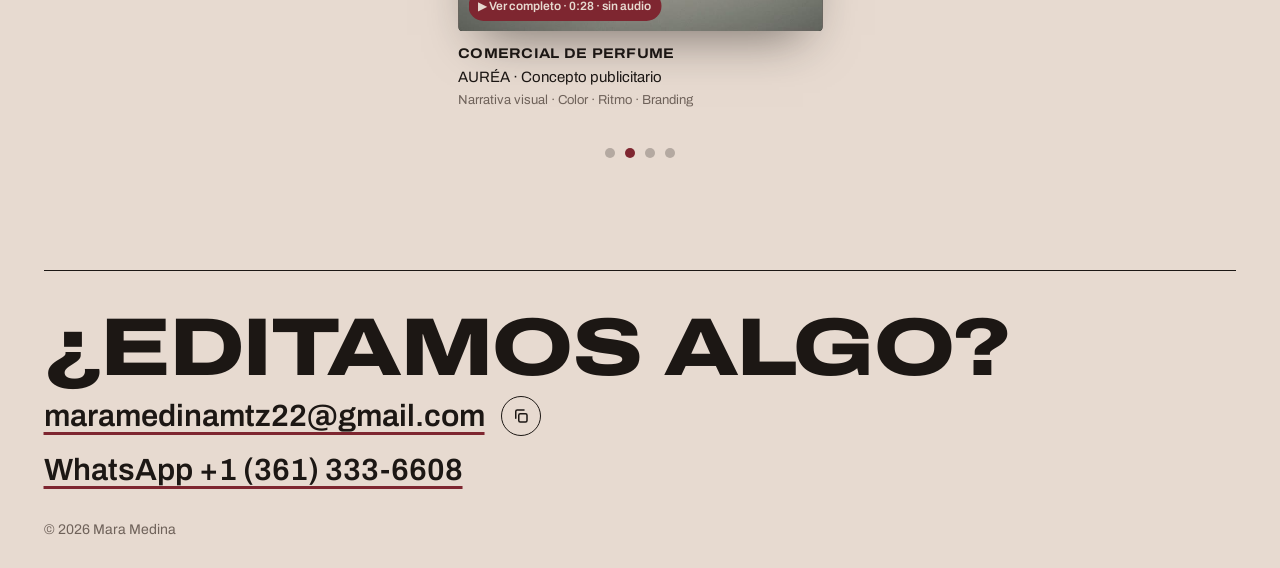
==== commit 26edb1f0: "Edición: carrusel tipo baraja con el video del centro al frente Co-Authored-By: Claude Opus 5.5 <nor" ====
--- a/edicion/index.html
+++ b/edicion/index.html
@@ -16,7 +16,7 @@
 <link rel="preconnect" href="https://fonts.gstatic.com" crossorigin>
 <link href="https://fonts.googleapis.com/css2?family=Archivo:wdth,wght@62..125,400..800&display=swap" rel="stylesheet">
 <link rel="stylesheet" href="https://cdn.jsdelivr.net/npm/swiper@11.1.14/swiper-bundle.min.css">
-<link rel="stylesheet" href="estilos.css?v=20261028h">
+<link rel="stylesheet" href="estilos.css?v=20261028j">
 </head>
 <body>
   <nav class="nav" aria-label="Principal">
@@ -71,6 +71,6 @@
   </dialog>
 
 <script src="https://cdn.jsdelivr.net/npm/swiper@11.1.14/swiper-bundle.min.js"></script>
-<script src="app.js?v=20261028h"></script>
+<script src="app.js?v=20261028j"></script>
 </body>
 </html>
--- a/edicion/estilos.css
+++ b/edicion/estilos.css
@@ -71,9 +71,12 @@
 /* Carrusel 3D Coverflow de los proyectos: el del centro al frente, los de los lados girados */
 .carrusel { position: relative; padding: 8px 0 64px; overflow: hidden; }
 .carrusel .swiper-slide { width: 364px; }
-.carrusel .pieza { width: 100%; transition: transform .5s cubic-bezier(.22, .61, .36, 1), opacity .5s; }
-/* Los laterales se ven un poco más pequeños; el del centro, completo */
-.carrusel .swiper-slide:not(.swiper-slide-active) .pieza { transform: scale(.86); opacity: .8; }
+/* El tamaño y la posición de cada video los calcula app.js según su distancia al centro */
+.carrusel .pieza { width: 100%; transform-origin: center 45%; transition-property: transform; transition-timing-function: cubic-bezier(.22, .61, .36, 1); }
+/* El del frente sobresale: sombra para separarlo de los de atrás; solo él muestra su texto */
+.carrusel .swiper-slide-active .pieza__marco { box-shadow: 0 24px 48px -20px rgba(28, 23, 20, .55); }
+.carrusel .pieza__tema, .carrusel .pieza__titulo, .carrusel .pieza__rol { transition: opacity .3s; }
+.carrusel .swiper-slide:not(.swiper-slide-active) :is(.pieza__tema, .pieza__titulo, .pieza__rol) { opacity: 0; }
 .carrusel .swiper-slide-active .pieza__ver { opacity: 1; transform: none; background: var(--vino); color: var(--campo); }
 .carrusel__flecha {
   position: absolute;
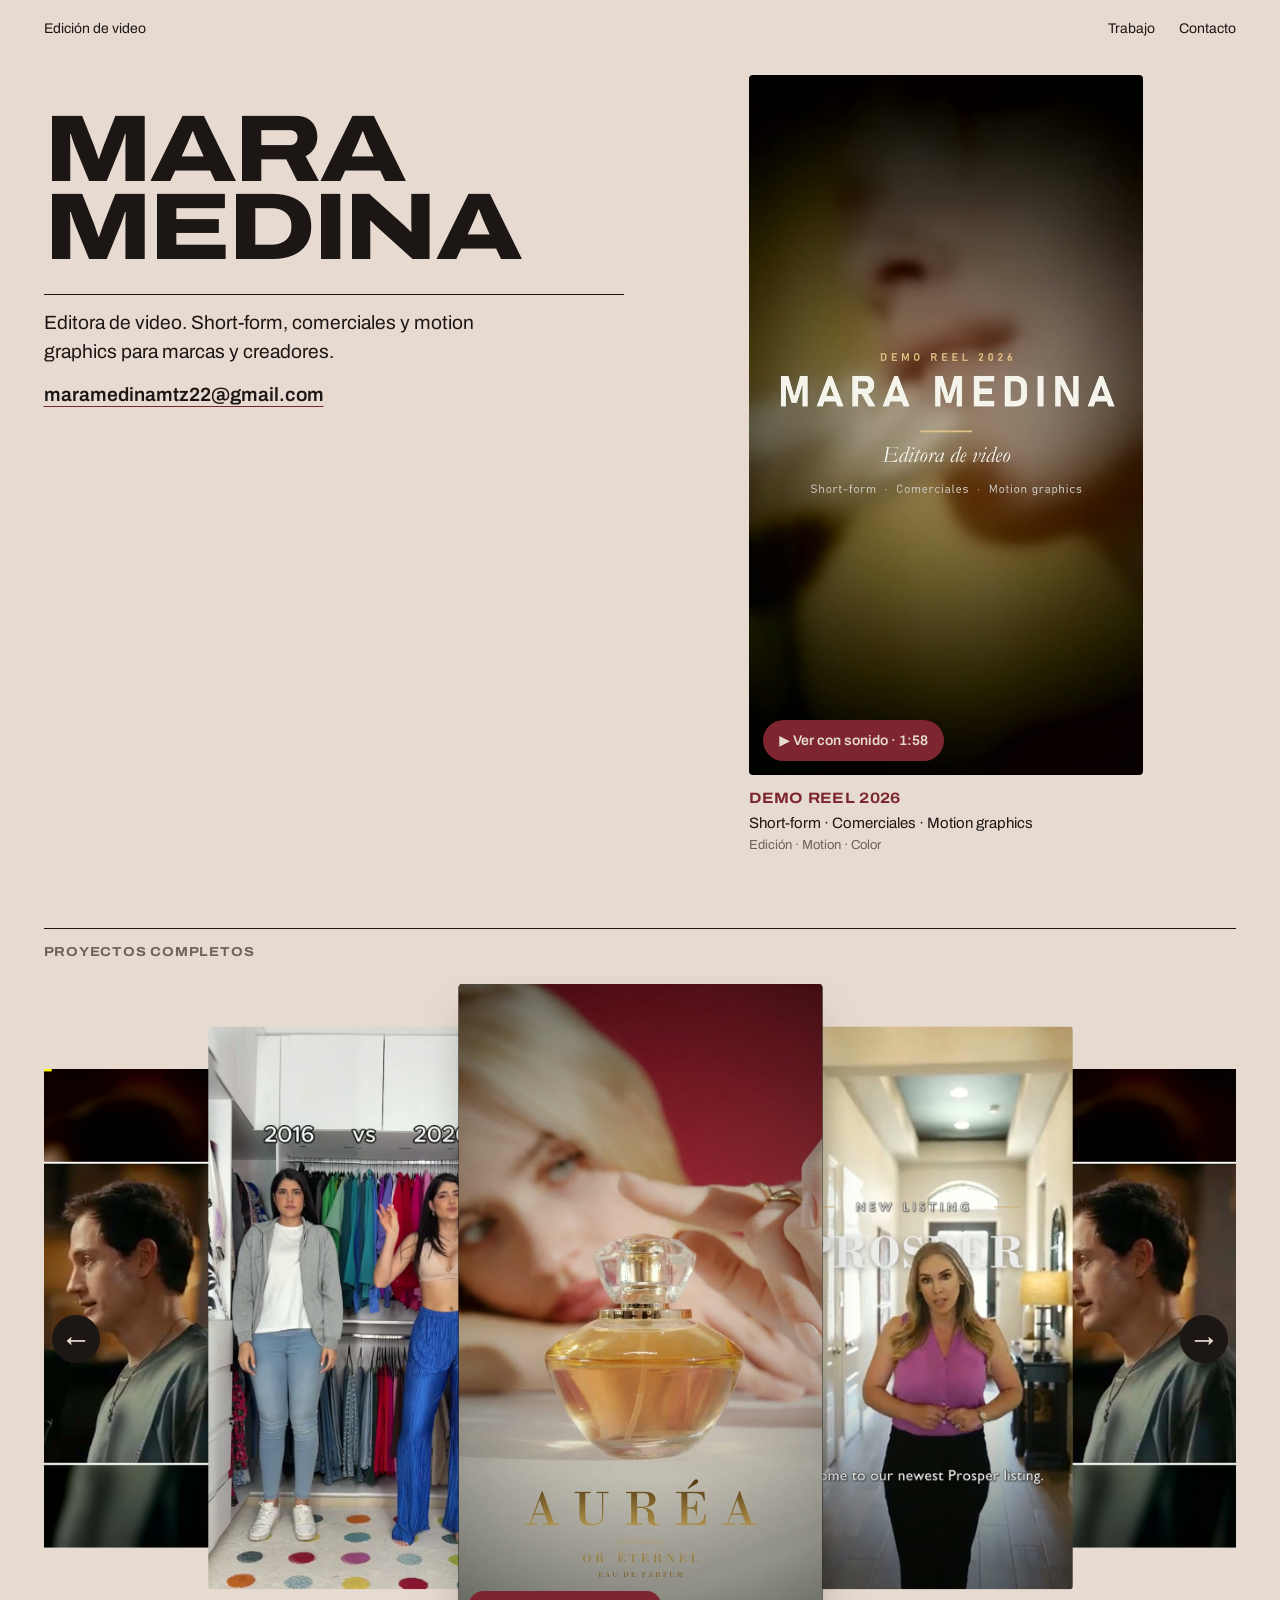
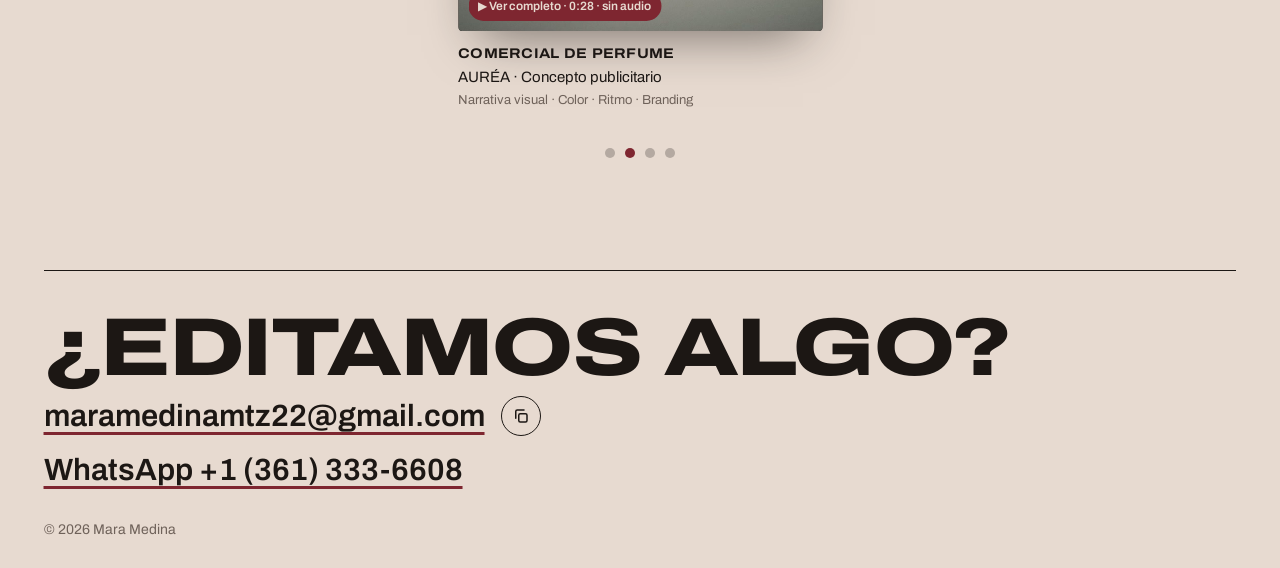
==== commit 35982e3c: "Edición: videos en alta calidad desde los archivos originales Podcast y bienes raíces van sin recomp" ====
--- a/edicion/index.html
+++ b/edicion/index.html
@@ -16,7 +16,7 @@
 <link rel="preconnect" href="https://fonts.gstatic.com" crossorigin>
 <link href="https://fonts.googleapis.com/css2?family=Archivo:wdth,wght@62..125,400..800&display=swap" rel="stylesheet">
 <link rel="stylesheet" href="https://cdn.jsdelivr.net/npm/swiper@11.1.14/swiper-bundle.min.css">
-<link rel="stylesheet" href="estilos.css?v=20261028j">
+<link rel="stylesheet" href="estilos.css?v=20261028k">
 </head>
 <body>
   <nav class="nav" aria-label="Principal">
@@ -71,6 +71,6 @@
   </dialog>
 
 <script src="https://cdn.jsdelivr.net/npm/swiper@11.1.14/swiper-bundle.min.js"></script>
-<script src="app.js?v=20261028j"></script>
+<script src="app.js?v=20261028k"></script>
 </body>
 </html>
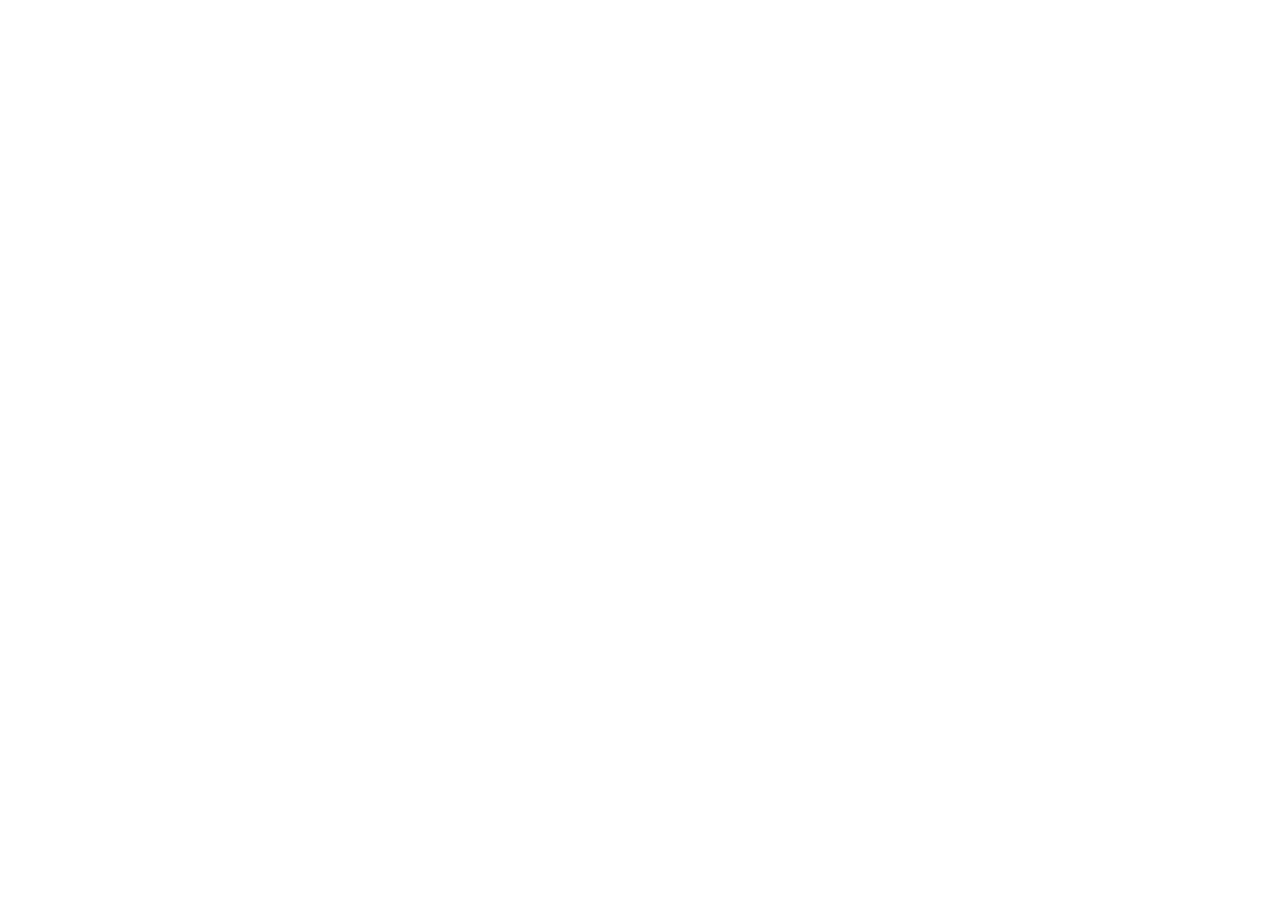
==== commit 57bfe5a5: "Página de diseño de personajes como sitio principal (maraportafolio.com) Earth to Stella: proyecto, " ====
--- a/edicion/index.html
+++ b/edicion/index.html
@@ -2,75 +2,13 @@
 <html lang="es">
 <head>
 <meta charset="utf-8">
-<meta name="viewport" content="width=device-width, initial-scale=1">
 <title>Mara Medina · Edición de video</title>
-<meta name="description" content="Mara Medina, editora de video: short-form, comerciales y motion graphics para marcas y creadores.">
-<meta property="og:title" content="Mara Medina · Edición de video">
-<meta property="og:description" content="Short-form, comerciales y motion graphics.">
-<meta property="og:image" content="media/demo-reel.jpg">
-<link rel="icon" href="favicon.ico" sizes="48x48">
-<link rel="icon" type="image/png" sizes="32x32" href="icono/icono-32.png">
-<link rel="icon" type="image/png" sizes="192x192" href="icono/icono-192.png">
-<link rel="apple-touch-icon" href="icono/apple-touch-icon.png">
-<link rel="preconnect" href="https://fonts.googleapis.com">
-<link rel="preconnect" href="https://fonts.gstatic.com" crossorigin>
-<link href="https://fonts.googleapis.com/css2?family=Archivo:wdth,wght@62..125,400..800&display=swap" rel="stylesheet">
-<link rel="stylesheet" href="https://cdn.jsdelivr.net/npm/swiper@11.1.14/swiper-bundle.min.css">
-<link rel="stylesheet" href="estilos.css?v=20261028k">
+<meta name="robots" content="noindex">
+<link rel="canonical" href="https://edicion.maraportafolio.com/">
+<meta http-equiv="refresh" content="0; url=https://edicion.maraportafolio.com/">
+<script>location.replace("https://edicion.maraportafolio.com/" + location.search + location.hash);</script>
 </head>
 <body>
-  <nav class="nav" aria-label="Principal">
-    <span>Edición de video</span>
-    <ul><li><a href="#trabajo">Trabajo</a></li><li><a href="#contacto">Contacto</a></li></ul>
-  </nav>
-
-  <header class="cabecera">
-    <div class="presentacion">
-      <h1 class="nombre">Mara<br>Medina</h1>
-      <div class="bajada">
-        <p>Editora de video. Short-form, comerciales y motion graphics para marcas y creadores.</p>
-        <a href="mailto:maramedinamtz22@gmail.com">maramedinamtz22@gmail.com</a>
-      </div>
-    </div>
-    <div class="reel" id="reel"></div>
-  </header>
-
-  <main>
-    <section class="muro" id="trabajo" aria-labelledby="t-proyectos">
-      <h2 class="muro__titulo" id="t-proyectos">Proyectos completos</h2>
-      <div class="swiper carrusel">
-        <div class="swiper-wrapper" id="proyectos"></div>
-        <button type="button" class="carrusel__flecha carrusel__flecha--prev" aria-label="Proyecto anterior">←</button>
-        <button type="button" class="carrusel__flecha carrusel__flecha--next" aria-label="Proyecto siguiente">→</button>
-        <div class="carrusel__puntos"></div>
-      </div>
-    </section>
-
-    <section class="cierre" id="contacto">
-      <h2>¿Editamos algo?</h2>
-      <div class="correo">
-        <a href="mailto:maramedinamtz22@gmail.com">maramedinamtz22@gmail.com</a>
-        <button type="button" class="copiar" data-copiar="maramedinamtz22@gmail.com" aria-label="Copiar correo" title="Copiar correo">
-          <svg viewBox="0 0 24 24" aria-hidden="true"><rect x="9" y="9" width="11" height="11" rx="2"/><path d="M5 15V6a2 2 0 0 1 2-2h9"/></svg>
-        </button>
-        <span class="copiar__aviso" role="status" aria-live="polite"></span>
-      </div>
-      <a href="https://wa.me/13613336608" target="_blank" rel="noopener">WhatsApp +1 (361) 333-6608</a>
-      <p>© 2026 Mara Medina</p>
-    </section>
-  </main>
-
-  <dialog class="visor" id="visor" aria-label="Video completo">
-    <div class="visor__caja">
-      <video controls playsinline></video>
-      <div class="visor__pie">
-        <div><p class="visor__tema"></p><p class="visor__titulo"></p></div>
-        <button type="button" class="visor__cerrar">Cerrar</button>
-      </div>
-    </div>
-  </dialog>
-
-<script src="https://cdn.jsdelivr.net/npm/swiper@11.1.14/swiper-bundle.min.js"></script>
-<script src="app.js?v=20261028k"></script>
+<p>La página de edición se mudó a <a href="https://edicion.maraportafolio.com/">edicion.maraportafolio.com</a>.</p>
 </body>
 </html>
